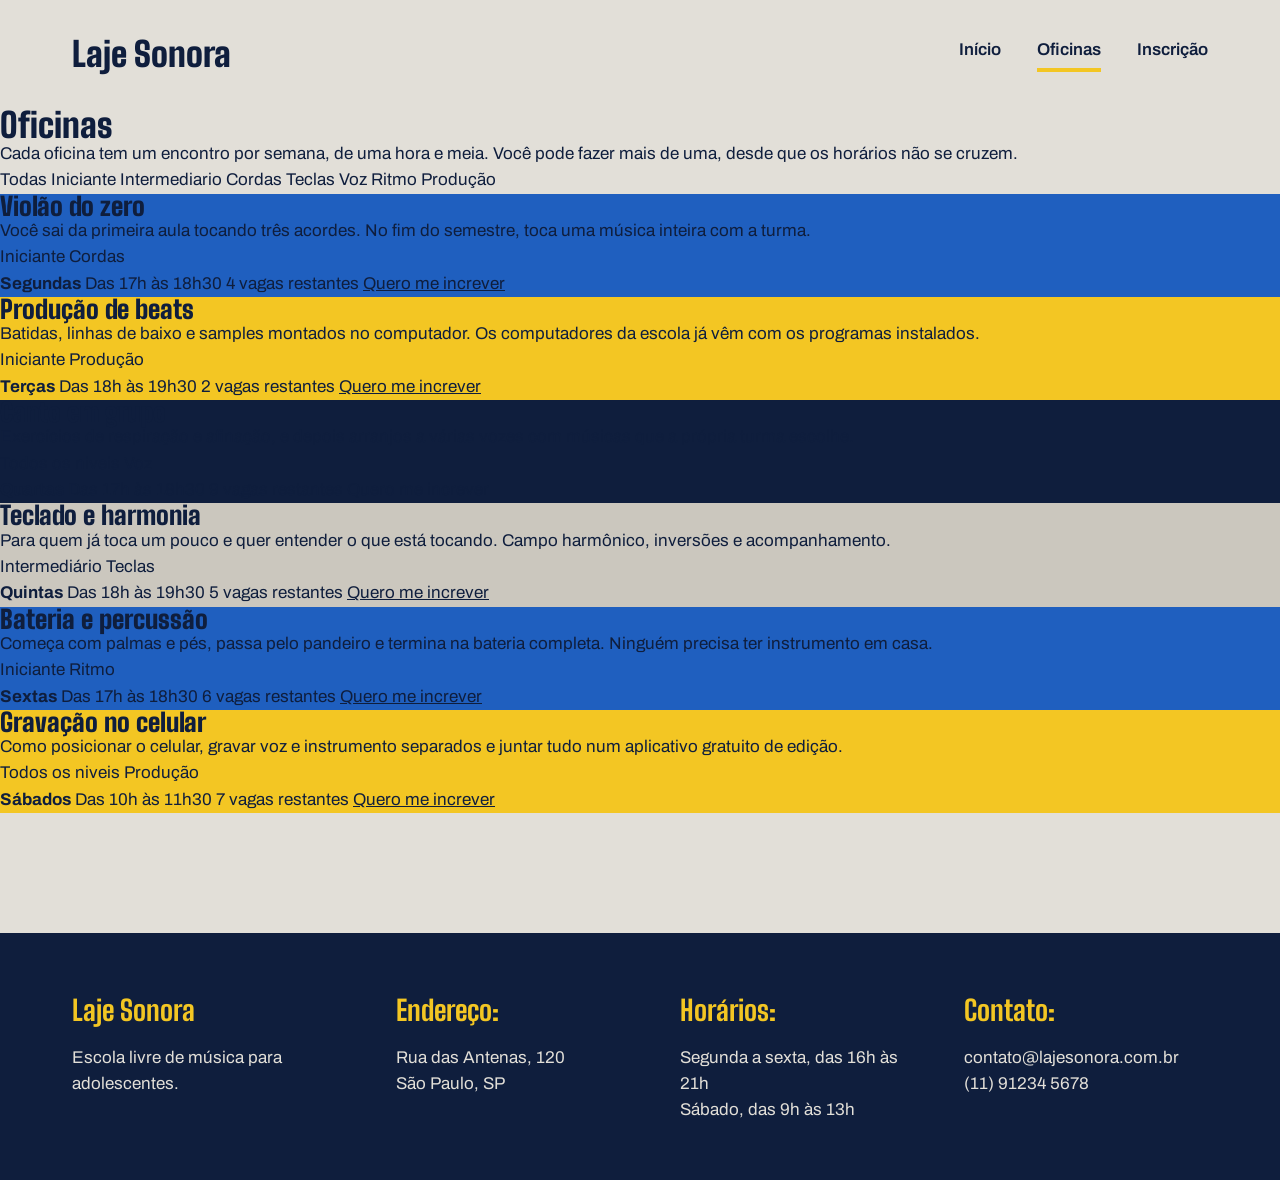
==== oficina.html @ 51862b14 "HTML da página de oficinas" ====
<!DOCTYPE html>
<html lang="pt-BR">
<head>
    <meta charset="UTF-8">
    <meta name="viewport" content="width=device-width, initial-scale=1.0">
    <link rel="stylesheet" href="oficina.css">
    <title>Laje sonora | oficinas </title>

    <link rel="preconnect" href="https://fonts.googleapis.com">
    <link rel="preconnect" href="https://fonts.gstatic.com" crossorigin>
    <link href="https://fonts.googleapis.com/css2?family=Archivo:ital,wght@0,100..900;1,100..900&family=Big+Shoulders:opsz,wght@10..72,100..900&display=swap" rel="stylesheet">
</head>
<body>
    <header class="conteudo topo">
        <a href="index.html" class="logo">
            Laje Sonora
        </a>

        <nav class="menu">
            <a href="./index.html">Início</a>
            <a href="./oficina.html" class="atual"> Oficinas</a>
            <a href="./inscricao.html">Inscrição</a>
        </nav>
    </header>

    <main>
        <h1 class="titulo-pagina">Oficinas</h1>
        <p class="subtitulo-pagina">Cada oficina tem um encontro por semana, de uma hora e meia. Você pode fazer mais de uma, desde que os horários não se cruzem.</p>
        <div class="filtros">
            <span class="filtro ativo">Todas</span>
            <span class="filtro">Iniciante</span>
            <span class="filtro">Intermediario</span>
            <span class="filtro">Cordas</span>
            <span class="filtro">Teclas</span>
            <span class="filtro">Voz</span>
            <span class="filtro">Ritmo</span>
            <span class="filtro">Produção</span>
        </div>
        <div class="lista">
            <article class="oficina">
                <div class="foto foto-azul">
                    <div class="oficina-texto">
                        <h2>Violão do zero</h2>
                        <p>Você sai da primeira aula tocando três acordes. No fim do semestre, toca uma música inteira com a turma.</p>

                        <div class="etiquetas">
                            <span class="etiqueta">Iniciante</span>
                            <span class="etiqueta">Cordas</span>
                        </div>
                    </div>

                    <div class="oficina-detalhes">
                        <strong>Segundas</strong>
                        <span>Das 17h às 18h30</span>
                        <span>4 vagas restantes</span>
                        <a href="inscricao.html">Quero me increver</a>
                    </div>
                </div>
            </article>

            <article class="oficina">
                <div class="foto foto-amarela">
                    <div class="oficina-texto">
                        <h2>Produção de beats</h2>
                        <p>Batidas, linhas de baixo e samples montados no computador. Os computadores da escola já vêm com os programas instalados.</p>

                        <div class="etiquetas">
                            <span class="etiqueta">Iniciante</span>
                            <span class="etiqueta">Produção</span>
                        </div>
                    </div>

                    <div class="oficina-detalhes">
                        <strong>Terças</strong>
                        <span>Das 18h às 19h30</span>
                        <span>2 vagas restantes</span>
                        <a href="inscricao.html">Quero me increver</a>
                    </div>
                </div>
            </article>

            <article class="oficina">
                <div class="foto foto-tinta">
                    <div class="oficina-texto">
                        <h2>Canto em grupo</h2>
                        <p>Exercícios de respiração e afinação, e depois arranjos a várias vozes com músicas que a própria turma escolhe.</p>

                        <div class="etiquetas">
                            <span class="etiqueta">Todos os niveis</span>
                            <span class="etiqueta">Voz</span>
                        </div>
                    </div>

                    <div class="oficina-detalhes">
                        <strong>Quartas</strong>
                        <span>Das 17h às 18h30</span>
                        <span>9 vagas restantes</span>
                        <a href="inscricao.html">Quero me increver</a>
                    </div>
                </div>
            </article>

            <article class="oficina">
                <div class="foto">
                    <div class="oficina-texto">
                        <h2>Teclado e harmonia</h2>
                        <p>Para quem já toca um pouco e quer entender o que está tocando. Campo harmônico, inversões e acompanhamento.</p>

                        <div class="etiquetas">
                            <span class="etiqueta">Intermediário</span>
                            <span class="etiqueta">Teclas</span>
                        </div>
                    </div>

                    <div class="oficina-detalhes">
                        <strong>Quintas</strong>
                        <span>Das 18h às 19h30</span>
                        <span>5 vagas restantes</span>
                        <a href="inscricao.html">Quero me increver</a>
                    </div>
                </div>
            </article>

            <article class="oficina">
                <div class="foto foto-azul">
                    <div class="oficina-texto">
                        <h2>Bateria e percussão</h2>
                        <p>Começa com palmas e pés, passa pelo pandeiro e termina na bateria completa. Ninguém precisa ter instrumento em casa.</p>

                        <div class="etiquetas">
                            <span class="etiqueta">Iniciante</span>
                            <span class="etiqueta">Ritmo</span>
                        </div>
                    </div>

                    <div class="oficina-detalhes">
                        <strong>Sextas</strong>
                        <span>Das 17h às 18h30</span>
                        <span>6 vagas restantes</span>
                        <a href="inscricao.html">Quero me increver</a>
                    </div>
                </div>
            </article>

            <article class="oficina">
                <div class="foto foto-amarela">
                    <div class="oficina-texto">
                        <h2>Gravação no celular</h2>
                        <p>Como posicionar o celular, gravar voz e instrumento separados e juntar tudo num aplicativo gratuito de edição.</p>

                        <div class="etiquetas">
                            <span class="etiqueta">Todos os niveis</span>
                            <span class="etiqueta">Produção</span>
                        </div>
                    </div>

                    <div class="oficina-detalhes">
                        <strong>Sábados</strong>
                        <span>Das 10h às 11h30</span>
                        <span>7 vagas restantes</span>
                        <a href="inscricao.html">Quero me increver</a>
                    </div>
                </div>
            </article>

        </div>
    </main>
    <footer class="rodape">
        <div class="conteudo rodape-colunas">
            <div class="rodape-coluna">
                <h4>Laje Sonora</h4>
                <p>Escola livre de música para adolescentes.</p>
            </div>
            <br>
            <div class="rodape-coluna">
                <h4>Endereço:</h4>
                <p>Rua das Antenas, 120 <br> São Paulo, SP</p>
            </div>            
            <div class="rodape-coluna">
                <h4>Horários:</h4>
                <p>Segunda a sexta, das 16h às 21h <br> Sábado, das 9h às 13h</p>
            </div>            
            <div class="rodape-coluna">
                <h4>Contato:</h4>
                <p>contato@lajesonora.com.br <br> (11) 91234 5678</p>
            </div>            
        </div>
    </footer>
</body>
</html>
---- oficina.css ----
* {
    margin: 0;
    padding: 0;
    box-sizing: border-box;
}

:root {
    --concreto:#E2DFD8;
    --concreto-escuro:#CBC7BE;
    --tinta:#0F1E3D;
    --caixa-dagua:#1F5FBF;
    --fita:#F3C623;
    --branco:#FFFFFF;
    --fonte-cartaz:"Big Shoulders", "Arial Narrow", sans-serif;
    --fonte-texto:"Archivo", Arial, sans-serif;
}

body {
    background-color: var(--concreto);
    color: var(--tinta);
    font-family: var(--fonte-texto);
    font-size: 17px;
    line-height: 1.55;
}

a {
    color:inherit
}

h1, h2, h3 {
    font-family: var(--fonte-cartaz);
    font-weight: 900;
    line-height: 0.95;
}

.conteudo {
    max-width: 1200px;
    margin-inline: auto;
    padding-inline: 32px;
}

.topo {
    padding-block: 28px;
    display: flex;
    justify-content: space-between;
    align-items: center;
}

.logo {
    font-family: var(--fonte-cartaz);
    font-size: 34px;
    font-weight: 900;
    text-decoration: none;
}

.menu {
    display: flex;
    gap: 36px;
}

.menu a {
    font-weight: 600;
    text-decoration: none;
    padding-bottom: 4px;
    border-bottom: 4px solid transparent;
}

.menu a:hover {
    border-bottom-color: var(--tinta);
}

.menu a.atual {
    border-bottom-color: var(--fita);
}

.rodape {
    margin-top: 120px;
    background-color: var(--tinta);
    color: var(--concreto);
    padding-block: 56px;
}

.rodape-colunas {
    display: flex;
    gap: 40px;
}

.rodape-coluna {
    flex: 1;
}

.rodape h4 {
    font-family: var(--fonte-cartaz);
    font-size: 28px;
    color: var(--fita);
    margin-bottom: 12px;
}

.foto {
    background-color: var(--concreto-escuro);
}

.foto-azul {
    background-color: var(--caixa-dagua);
}

.foto-amarela {
    background-color: var(--fita);
}

.foto-tinta {
    background-color: var(--tinta);
}
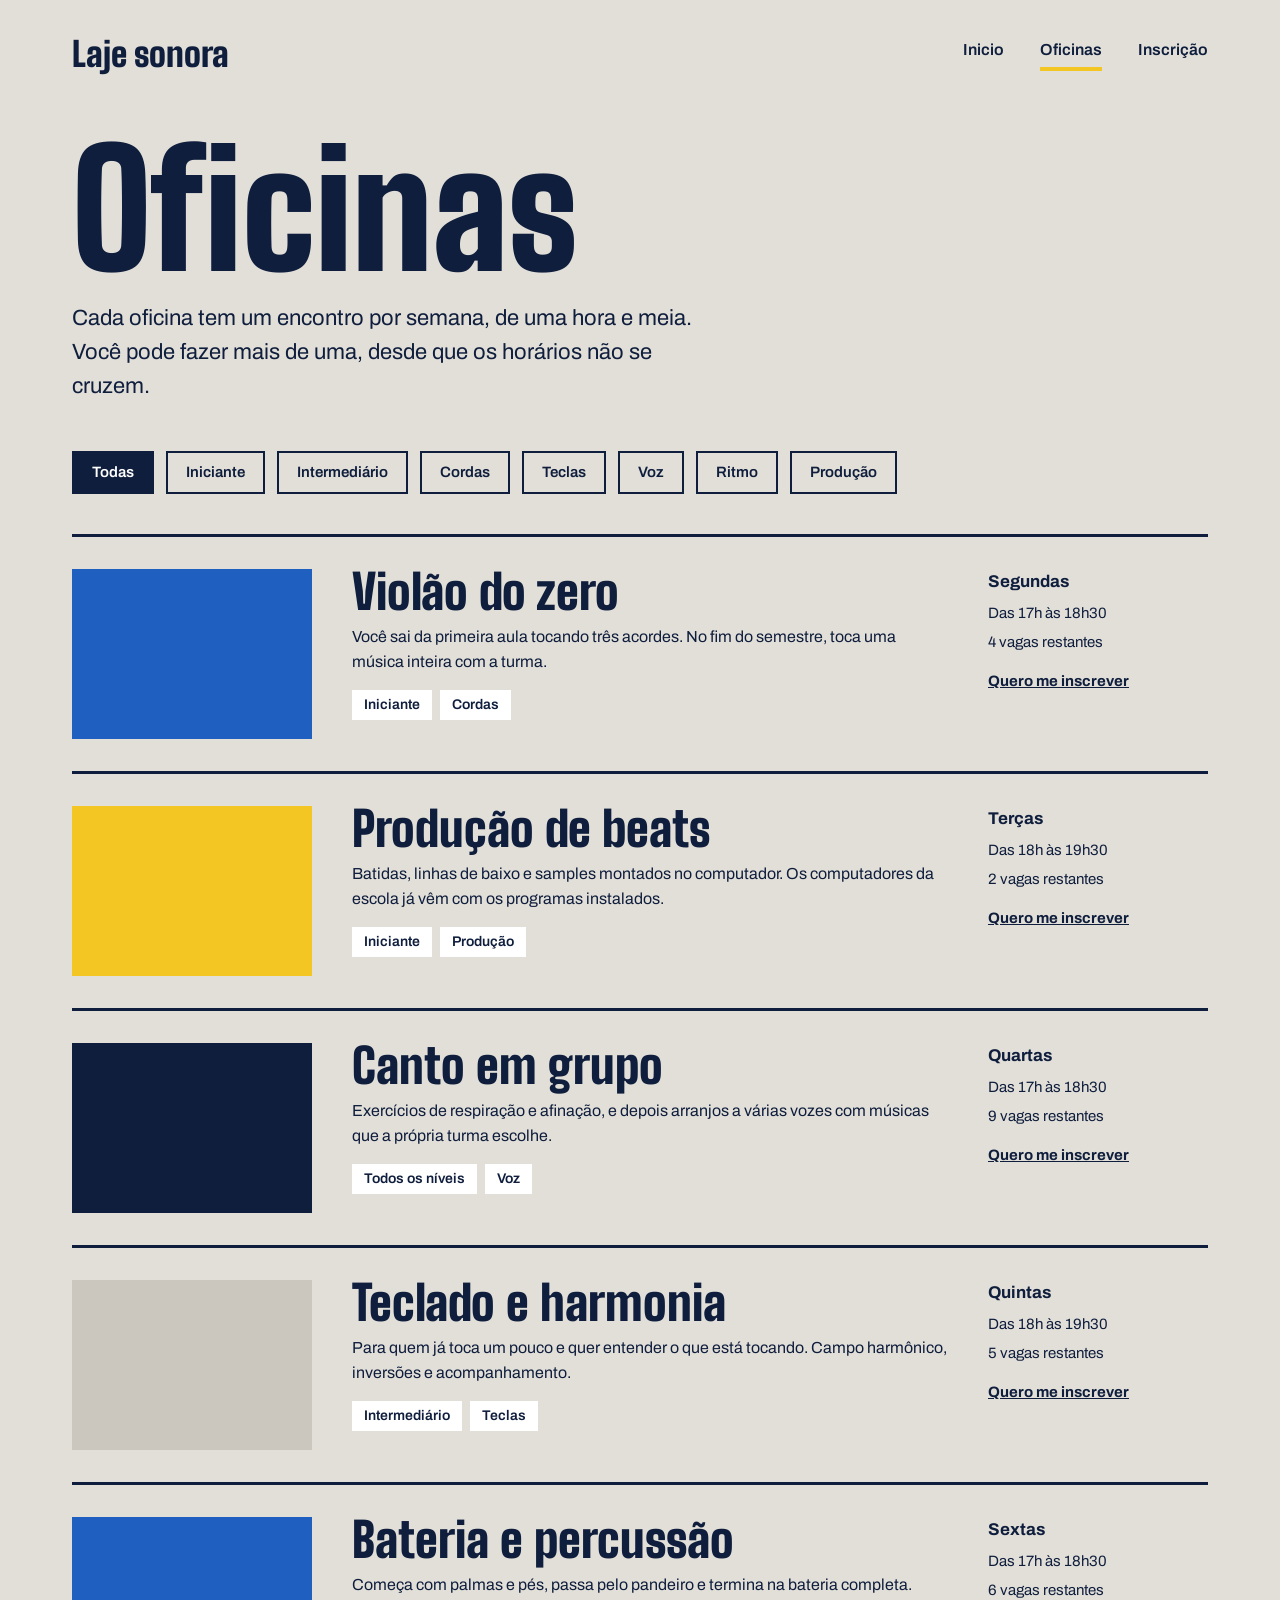
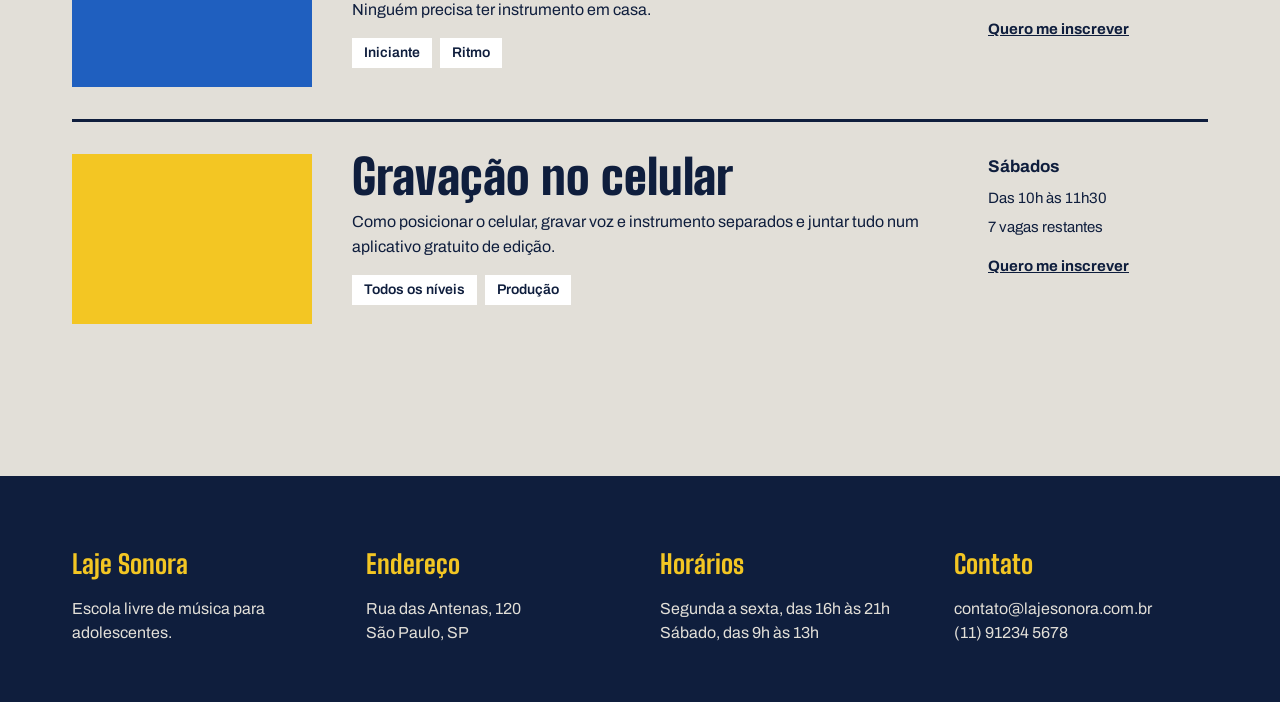
==== commit 627d6db3: "Página de oficinas pronta" ====
--- a/oficina.html
+++ b/oficina.html
@@ -1,35 +1,37 @@
 <!DOCTYPE html>
 <html lang="pt-BR">
+
 <head>
     <meta charset="UTF-8">
     <meta name="viewport" content="width=device-width, initial-scale=1.0">
-    <link rel="stylesheet" href="oficina.css">
-    <title>Laje sonora | oficinas </title>
-
+    <title>Laje Sonora | Oficinas</title>
     <link rel="preconnect" href="https://fonts.googleapis.com">
     <link rel="preconnect" href="https://fonts.gstatic.com" crossorigin>
-    <link href="https://fonts.googleapis.com/css2?family=Archivo:ital,wght@0,100..900;1,100..900&family=Big+Shoulders:opsz,wght@10..72,100..900&display=swap" rel="stylesheet">
+    <link
+        href="https://fonts.googleapis.com/css2?family=Archivo:ital,wght@0,100..900;1,100..900&family=Big+Shoulders:opsz,wght@10..72,100..900&display=swap"
+        rel="stylesheet">
+    <link rel="stylesheet" href="oficina.css">
+
+
 </head>
+
 <body>
     <header class="conteudo topo">
-        <a href="index.html" class="logo">
-            Laje Sonora
-        </a>
-
+        <a href="index.html" class="logo">Laje sonora</a>
         <nav class="menu">
-            <a href="./index.html">Início</a>
-            <a href="./oficina.html" class="atual"> Oficinas</a>
-            <a href="./inscricao.html">Inscrição</a>
+            <a href="index.html">Inicio</a>
+            <a href="oficina.html" class="atual">Oficinas</a>
+            <a href="inscricao.html">Inscrição</a>
         </nav>
     </header>
-
-    <main>
+    <main class="conteudo">
         <h1 class="titulo-pagina">Oficinas</h1>
-        <p class="subtitulo-pagina">Cada oficina tem um encontro por semana, de uma hora e meia. Você pode fazer mais de uma, desde que os horários não se cruzem.</p>
+        <p class="subtitulo-pagina">Cada oficina tem um encontro por semana, de uma hora e meia. Você pode fazer mais de
+            uma, desde que os horários não se cruzem.</p>
         <div class="filtros">
-            <span class="filtro ativo">Todas</span>
+            <span class="filtro  ativo">Todas</span>
             <span class="filtro">Iniciante</span>
-            <span class="filtro">Intermediario</span>
+            <span class="filtro">Intermediário</span>
             <span class="filtro">Cordas</span>
             <span class="filtro">Teclas</span>
             <span class="filtro">Voz</span>
@@ -37,154 +39,144 @@
             <span class="filtro">Produção</span>
         </div>
         <div class="lista">
+
             <article class="oficina">
-                <div class="foto foto-azul">
-                    <div class="oficina-texto">
-                        <h2>Violão do zero</h2>
-                        <p>Você sai da primeira aula tocando três acordes. No fim do semestre, toca uma música inteira com a turma.</p>
-
-                        <div class="etiquetas">
-                            <span class="etiqueta">Iniciante</span>
-                            <span class="etiqueta">Cordas</span>
-                        </div>
-                    </div>
-
-                    <div class="oficina-detalhes">
-                        <strong>Segundas</strong>
-                        <span>Das 17h às 18h30</span>
-                        <span>4 vagas restantes</span>
-                        <a href="inscricao.html">Quero me increver</a>
+                <div class="foto foto-azul"></div>
+                <div class="oficina-texto">
+                    <h2>Violão do zero</h2>
+                    <p>Você sai da primeira aula tocando três acordes. No fim do semestre, toca uma música inteira com a
+                        turma.</p>
+                    <div class="etiquetas">
+                        <span class="etiqueta">Iniciante</span>
+                        <span class="etiqueta">Cordas</span>
                     </div>
                 </div>
+
+                <div class="oficina-detalhes">
+                    <strong>Segundas</strong>
+                    <span>Das 17h às 18h30</span>
+                    <span>4 vagas restantes</span>
+                    <a href="inscricao.html">Quero me inscrever</a>
+                </div>
+
             </article>
-
             <article class="oficina">
-                <div class="foto foto-amarela">
-                    <div class="oficina-texto">
-                        <h2>Produção de beats</h2>
-                        <p>Batidas, linhas de baixo e samples montados no computador. Os computadores da escola já vêm com os programas instalados.</p>
-
-                        <div class="etiquetas">
-                            <span class="etiqueta">Iniciante</span>
-                            <span class="etiqueta">Produção</span>
-                        </div>
-                    </div>
-
-                    <div class="oficina-detalhes">
-                        <strong>Terças</strong>
-                        <span>Das 18h às 19h30</span>
-                        <span>2 vagas restantes</span>
-                        <a href="inscricao.html">Quero me increver</a>
+                <div class="foto foto-amarela"></div>
+                <div class="oficina-texto">
+                    <h2>Produção de beats</h2>
+                    <p>Batidas, linhas de baixo e samples montados no computador. Os computadores da escola já vêm com
+                        os programas instalados.</p>
+                    <div class="etiquetas">
+                        <span class="etiqueta">Iniciante</span>
+                        <span class="etiqueta">Produção</span>
                     </div>
                 </div>
+                <div class="oficina-detalhes">
+                    <strong>Terças</strong>
+                    <span>Das 18h às 19h30</span>
+                    <span>2 vagas restantes</span>
+                    <a href="inscricao.html">Quero me inscrever</a>
+                </div>
+
             </article>
-
             <article class="oficina">
-                <div class="foto foto-tinta">
-                    <div class="oficina-texto">
-                        <h2>Canto em grupo</h2>
-                        <p>Exercícios de respiração e afinação, e depois arranjos a várias vozes com músicas que a própria turma escolhe.</p>
-
-                        <div class="etiquetas">
-                            <span class="etiqueta">Todos os niveis</span>
-                            <span class="etiqueta">Voz</span>
-                        </div>
-                    </div>
-
-                    <div class="oficina-detalhes">
-                        <strong>Quartas</strong>
-                        <span>Das 17h às 18h30</span>
-                        <span>9 vagas restantes</span>
-                        <a href="inscricao.html">Quero me increver</a>
+                <div class="foto foto-tinta"></div>
+                <div class="oficina-texto">
+                    <h2>Canto em grupo</h2>
+                    <p>Exercícios de respiração e afinação, e depois arranjos a várias vozes com músicas que a própria
+                        turma escolhe.</p>
+                    <div class="etiquetas">
+                        <span class="etiqueta">Todos os níveis</span>
+                        <span class="etiqueta">Voz</span>
                     </div>
                 </div>
+                <div class="oficina-detalhes">
+                    <strong>Quartas</strong>
+                    <span>Das 17h às 18h30</span>
+                    <span>9 vagas restantes</span>
+                    <a href="inscricao.html">Quero me inscrever</a>
+                </div>
+
             </article>
-
             <article class="oficina">
-                <div class="foto">
-                    <div class="oficina-texto">
-                        <h2>Teclado e harmonia</h2>
-                        <p>Para quem já toca um pouco e quer entender o que está tocando. Campo harmônico, inversões e acompanhamento.</p>
-
-                        <div class="etiquetas">
-                            <span class="etiqueta">Intermediário</span>
-                            <span class="etiqueta">Teclas</span>
-                        </div>
-                    </div>
-
-                    <div class="oficina-detalhes">
-                        <strong>Quintas</strong>
-                        <span>Das 18h às 19h30</span>
-                        <span>5 vagas restantes</span>
-                        <a href="inscricao.html">Quero me increver</a>
+                <div class="foto foto"></div>
+                <div class="oficina-texto">
+                    <h2>Teclado e harmonia</h2>
+                    <p>Para quem já toca um pouco e quer entender o que está tocando. Campo harmônico, inversões e
+                        acompanhamento.</p>
+                    <div class="etiquetas">
+                        <span class="etiqueta">Intermediário</span>
+                        <span class="etiqueta">Teclas</span>
                     </div>
                 </div>
+                <div class="oficina-detalhes">
+                    <strong>Quintas</strong>
+                    <span>Das 18h às 19h30</span>
+                    <span>5 vagas restantes</span>
+                    <a href="inscricao.html">Quero me inscrever</a>
+                </div>
+
             </article>
-
             <article class="oficina">
-                <div class="foto foto-azul">
-                    <div class="oficina-texto">
-                        <h2>Bateria e percussão</h2>
-                        <p>Começa com palmas e pés, passa pelo pandeiro e termina na bateria completa. Ninguém precisa ter instrumento em casa.</p>
-
-                        <div class="etiquetas">
-                            <span class="etiqueta">Iniciante</span>
-                            <span class="etiqueta">Ritmo</span>
-                        </div>
-                    </div>
-
-                    <div class="oficina-detalhes">
-                        <strong>Sextas</strong>
-                        <span>Das 17h às 18h30</span>
-                        <span>6 vagas restantes</span>
-                        <a href="inscricao.html">Quero me increver</a>
+                <div class="foto foto-azul"></div>
+                <div class="oficina-texto">
+                    <h2>Bateria e percussão</h2>
+                    <p>Começa com palmas e pés, passa pelo pandeiro e termina na bateria completa. Ninguém precisa ter
+                        instrumento em casa.</p>
+                    <div class="etiquetas">
+                        <span class="etiqueta">Iniciante</span>
+                        <span class="etiqueta">Ritmo</span>
                     </div>
                 </div>
+                <div class="oficina-detalhes">
+                    <strong>Sextas</strong>
+                    <span>Das 17h às 18h30</span>
+                    <span>6 vagas restantes</span>
+                    <a href="inscricao.html">Quero me inscrever</a>
+                </div>
+
             </article>
-
             <article class="oficina">
-                <div class="foto foto-amarela">
-                    <div class="oficina-texto">
-                        <h2>Gravação no celular</h2>
-                        <p>Como posicionar o celular, gravar voz e instrumento separados e juntar tudo num aplicativo gratuito de edição.</p>
-
-                        <div class="etiquetas">
-                            <span class="etiqueta">Todos os niveis</span>
-                            <span class="etiqueta">Produção</span>
-                        </div>
-                    </div>
-
-                    <div class="oficina-detalhes">
-                        <strong>Sábados</strong>
-                        <span>Das 10h às 11h30</span>
-                        <span>7 vagas restantes</span>
-                        <a href="inscricao.html">Quero me increver</a>
+                <div class="foto foto-amarela"></div>
+                <div class="oficina-texto">
+                    <h2>Gravação no celular</h2>
+                    <p>Como posicionar o celular, gravar voz e instrumento separados e juntar tudo num aplicativo
+                        gratuito de edição.</p>
+                    <div class="etiquetas">
+                        <span class="etiqueta">Todos os níveis</span>
+                        <span class="etiqueta">Produção</span>
                     </div>
                 </div>
+                <div class="oficina-detalhes">
+                    <strong>Sábados</strong>
+                    <span>Das 10h às 11h30</span>
+                    <span>7 vagas restantes</span>
+                    <a href="inscricao.html">Quero me inscrever</a>
+                </div>
+
             </article>
-
         </div>
     </main>
     <footer class="rodape">
         <div class="conteudo rodape-colunas">
             <div class="rodape-coluna">
                 <h4>Laje Sonora</h4>
-                <p>Escola livre de música para adolescentes.</p>
+                <p>Escola livre de música para <br>adolescentes. </p>
             </div>
-            <br>
             <div class="rodape-coluna">
-                <h4>Endereço:</h4>
-                <p>Rua das Antenas, 120 <br> São Paulo, SP</p>
-            </div>            
+                <h4>Endereço</h4>
+                <p>Rua das Antenas, 120 <br>São Paulo, SP </p>
+            </div>
             <div class="rodape-coluna">
-                <h4>Horários:</h4>
-                <p>Segunda a sexta, das 16h às 21h <br> Sábado, das 9h às 13h</p>
-            </div>            
+                <h4>Horários</h4>
+                <p>Segunda a sexta, das 16h às 21h <br>Sábado, das 9h às 13h </p>
+            </div>
             <div class="rodape-coluna">
-                <h4>Contato:</h4>
-                <p>contato@lajesonora.com.br <br> (11) 91234 5678</p>
-            </div>            
+                <h4>Contato</h4>
+                <p>contato@lajesonora.com.br <br>(11) 91234 5678 </p>
+            </div>
         </div>
     </footer>
 </body>
+
 </html>
--- a/oficina.css
+++ b/oficina.css
@@ -2,38 +2,47 @@
     margin: 0;
     padding: 0;
     box-sizing: border-box;
+
 }
 
 :root {
-    --concreto:#E2DFD8;
-    --concreto-escuro:#CBC7BE;
-    --tinta:#0F1E3D;
-    --caixa-dagua:#1F5FBF;
-    --fita:#F3C623;
-    --branco:#FFFFFF;
-    --fonte-cartaz:"Big Shoulders", "Arial Narrow", sans-serif;
-    --fonte-texto:"Archivo", Arial, sans-serif;
+    --concreto: #E2DFD8;
+    --concreto-escuro: #CBC7BE;
+    --tinta: #0F1E3D;
+    --caixa-dagua: #1F5FBF;
+    --fita: #F3C623;
+    --branco: #FFFFFF;
+    --fonte-cartaz: "Big Shoulders", "Arial Narrow", sans-serif;
+    --fonte-texto: "Archivo", Arial, sans-serif;
+
 }
 
 body {
     background-color: var(--concreto);
     color: var(--tinta);
     font-family: var(--fonte-texto);
-    font-size: 17px;
+
+    font-size: 17;
     line-height: 1.55;
+
 }
 
 a {
-    color:inherit
-}
-
-h1, h2, h3 {
+
+    color: inherit
+}
+
+h1,
+h2,
+h3 {
+
     font-family: var(--fonte-cartaz);
     font-weight: 900;
     line-height: 0.95;
 }
 
 .conteudo {
+
     max-width: 1200px;
     margin-inline: auto;
     padding-inline: 32px;
@@ -56,13 +65,13 @@
 .menu {
     display: flex;
     gap: 36px;
-}
-
-.menu a {
-    font-weight: 600;
-    text-decoration: none;
-    padding-bottom: 4px;
-    border-bottom: 4px solid transparent;
+
+    a {
+        font-weight: 600;
+        text-decoration: none;
+        padding-bottom: 4px;
+        border-bottom: 4px solid transparent;
+    }
 }
 
 .menu a:hover {
@@ -75,7 +84,7 @@
 
 .rodape {
     margin-top: 120px;
-    background-color: var(--tinta);
+    background: var(--tinta);
     color: var(--concreto);
     padding-block: 56px;
 }
@@ -91,9 +100,9 @@
 
 .rodape h4 {
     font-family: var(--fonte-cartaz);
-    font-size: 28px;
+    font-size: 26px;
     color: var(--fita);
-    margin-bottom: 12px;
+    margin-block: 12px;
 }
 
 .foto {
@@ -110,4 +119,99 @@
 
 .foto-tinta {
     background-color: var(--tinta);
+}
+
+.titulo-pagina {
+    font-size: 160px;
+    margin-top: 24px;
+}
+
+.subtitulo-pagina {
+    font-size: 22px;
+    max-width: 640px;
+    margin-top: 16px;
+}
+
+.filtros {
+    display: flex;
+    margin-top: 48px;
+
+    flex-wrap: wrap;
+    gap: 12px;
+}
+
+.filtro {
+    border: solid 2px var(--tinta);
+    padding-block: 8px;
+    padding-inline: 18px;
+    font-weight: 600;
+    font-size: 15px;
+}
+
+.filtro.ativo {
+    background: var(--tinta);
+    color: var(--branco);
+}
+
+.lista {
+    margin-top: 40px;
+}
+
+.oficina {
+    padding-block: 32px;
+    border-top: 3px solid var(--tinta);
+    display: flex;
+    justify-content: center;
+    gap: 40px;
+}
+
+.oficina .foto {
+    width: 240px;
+    height: 170px;
+    flex-shrink: 0;
+}
+
+.oficina-texto {
+    flex: 1;
+
+}
+
+.oficina h2 {
+    font-size: 48px;
+    margin-bottom: 10px;
+}
+
+.etiquetas {
+    margin-top: 16px;
+    display: flex;
+    gap: 8px;
+
+}
+
+.etiqueta {
+    background: var(--branco);
+    padding-block: 4px;
+    padding-inline: 12px;
+    font-size: 14px;
+    font-weight: 600;
+
+
+}
+
+.oficina-detalhes {
+    width: 220px;
+    font-size: 15px;
+    display: flex;
+    flex-direction: column;
+    gap: 6px;
+}
+
+.oficina-detalhes strong {
+    font-size: 17px;
+
+}
+
+.oficina-detalhes a {
+    margin-top: 10px;
+    font-weight: 700;
 }
